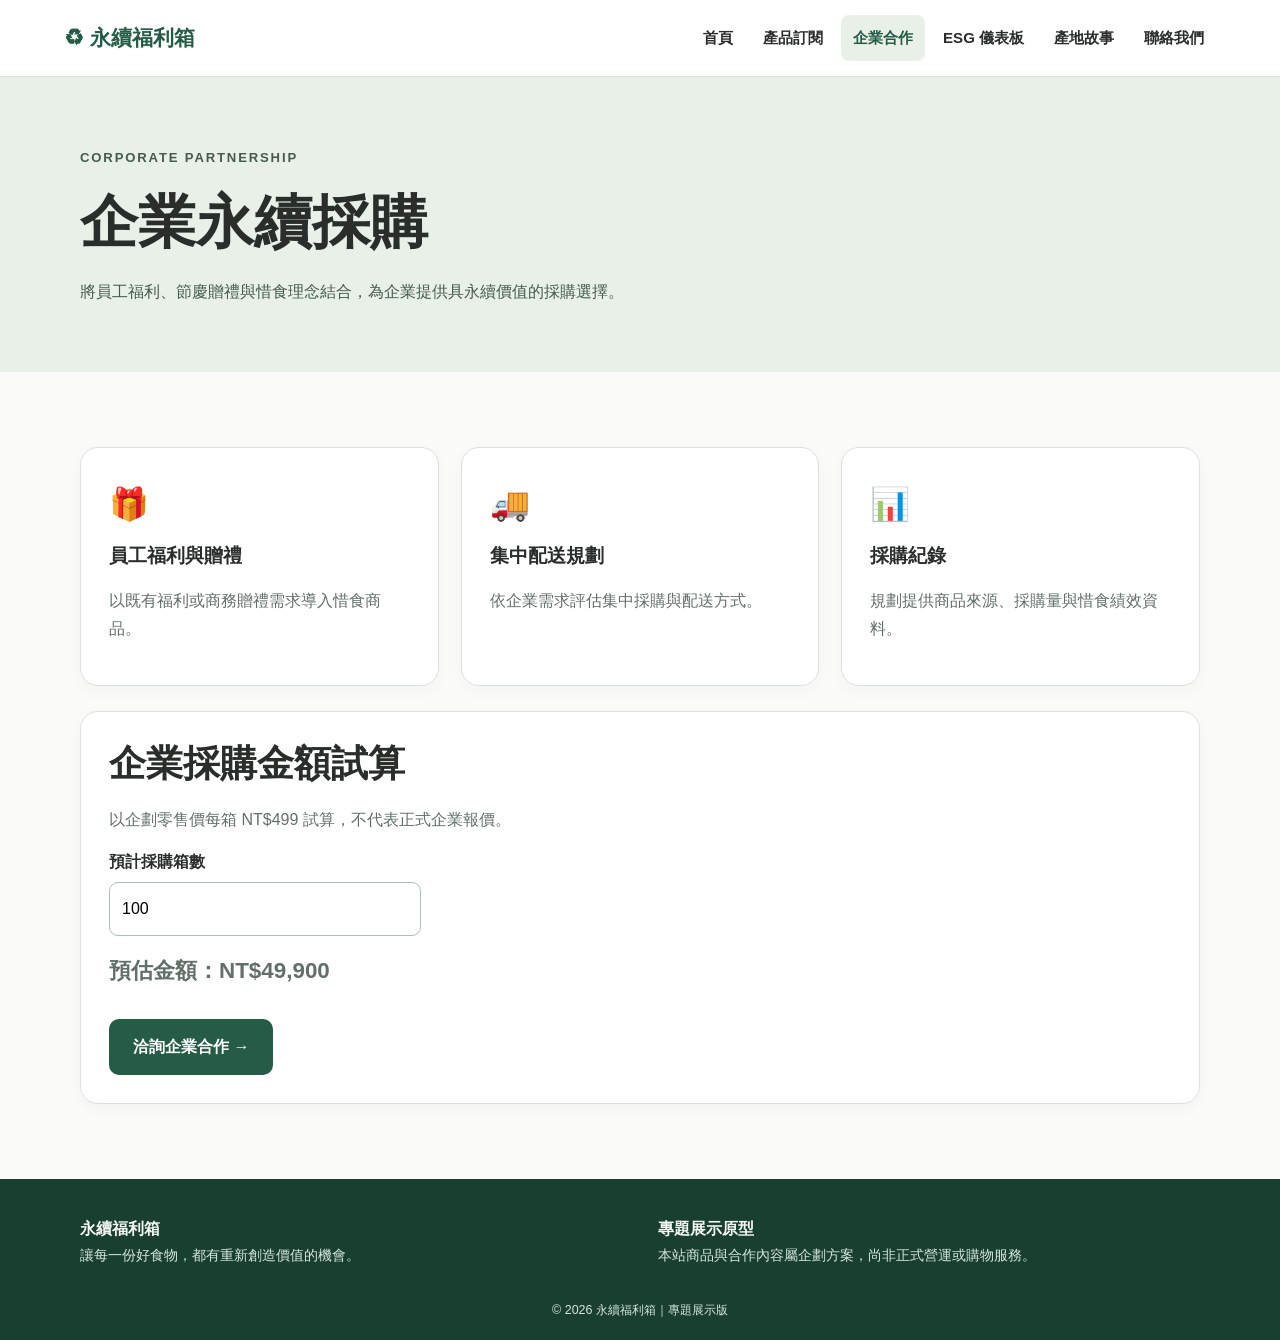
==== business.html @ d2e5bcc2 "Add files via upload" ====
<!doctype html>
<html lang="zh-Hant">
<head>
  <meta charset="UTF-8">
  <meta name="viewport" content="width=device-width, initial-scale=1.0">
  <meta name="description" content="永續福利箱：串聯在地農民、食品加工與消費者，探索惜食訂閱與企業永續採購。">
  <title>永續福利箱｜讓格外品成為永續美味</title>
  <link rel="stylesheet" href="style.css">
  <script src="script.js" defer></script>
</head>
<body>
  <a class="skip-link" href="#app">跳至主要內容</a>
  <header class="site-header">
    <div class="header-inner">
      <a class="brand" href="index.html" aria-label="永續福利箱首頁"><span class="brand-icon">♻</span> 永續福利箱</a>
      <button class="menu-toggle" type="button" aria-expanded="false" aria-controls="site-nav">☰ 選單</button>
      <nav id="site-nav" class="site-nav" aria-label="主要導覽">
        <a href="index.html">首頁</a>
        <a href="products.html">產品訂閱</a>
        <a href="business.html">企業合作</a>
        <a href="esg.html">ESG 儀表板</a>
        <a href="stories.html">產地故事</a>
        <a href="contact.html">聯絡我們</a>
      </nav>
    </div>
  </header>
  <main id="app" tabindex="-1"></main>
  <footer class="site-footer">
    <div class="container footer-content">
      <div><strong>永續福利箱</strong><p>讓每一份好食物，都有重新創造價值的機會。</p></div>
      <div><span class="footer-label">專題展示原型</span><p>本站商品與合作內容屬企劃方案，尚非正式營運或購物服務。</p></div>
    </div>
    <p class="copyright">© <span id="year"></span> 永續福利箱｜專題展示版</p>
  </footer>
</body>
</html>
---- style.css ----
:root { --green:#245c46; --light-green:#e9f0e8; --sage:#89a98c; --cream:#f6f3e8; --gold:#d7a45a; --ink:#292e2a; --muted:#637069; --white:#fff; --border:#dae3da; }
* { box-sizing:border-box; }
html { scroll-behavior:smooth; }
body { margin:0; color:var(--ink); background:#fbfcf9; font-family:"Noto Sans TC","Microsoft JhengHei",Arial,sans-serif; line-height:1.75; }
a { color:inherit; } button, input, select, textarea { font:inherit; }
.container { width:min(1120px, calc(100% - 40px)); margin-inline:auto; }
.skip-link { position:absolute; left:-9999px; top:10px; background:white; z-index:99; padding:8px; }
.skip-link:focus { left:10px; }
.site-header { position:sticky; top:0; z-index:20; background:rgba(255,255,255,.96); border-bottom:1px solid var(--border); }
.header-inner { max-width:1200px; min-height:76px; padding:0 24px; margin:auto; display:flex; align-items:center; justify-content:space-between; gap:16px; }
.brand { color:var(--green); font-size:1.3rem; font-weight:800; white-space:nowrap; text-decoration:none; }
.brand-icon { font-size:1.4rem; }
.site-nav { display:flex; flex-wrap:wrap; align-items:center; gap:6px; }
.site-nav a { padding:10px 12px; border-radius:8px; text-decoration:none; font-weight:600; font-size:.94rem; }
.site-nav a:hover,.site-nav a.active { color:var(--green); background:var(--light-green); }
.menu-toggle { display:none; background:var(--green); color:white; border:0; border-radius:8px; padding:8px 12px; cursor:pointer; }
.hero { background:linear-gradient(125deg,#e9f0e8,#f6f3e8); overflow:hidden; }
.hero-inner { display:grid; grid-template-columns:1.15fr .85fr; min-height:480px; align-items:center; gap:48px; padding-block:60px; }
.eyebrow { color:var(--green); letter-spacing:.14em; font-size:.82rem; font-weight:800; }
h1,h2,h3 { line-height:1.3; margin:0 0 18px; }
h1 { font-size:clamp(2.2rem,5vw,3.65rem); } h2 { font-size:clamp(1.65rem,3vw,2.3rem); } h3 { font-size:1.2rem; }
p { margin:0 0 14px; } .lead { color:#48594e; font-size:1.15rem; max-width:630px; }
.actions { display:flex; flex-wrap:wrap; gap:12px; margin-top:25px; }
.btn { display:inline-block; padding:12px 22px; border-radius:10px; text-decoration:none; font-weight:750; background:var(--green); color:white; border:2px solid var(--green); transition:transform .15s; }
.btn:hover { transform:translateY(-2px); } .btn.secondary { background:transparent; color:var(--green); }
.visual { background:var(--green); border-radius:36px; min-height:320px; display:grid; place-items:center; position:relative; text-align:center; padding:32px; box-shadow:0 22px 40px #245c4626; }
.visual .big-emoji { font-size:6rem; display:block; } .visual p { color:white; font-size:1.2rem; font-weight:800; }
.visual .small-tag { color:var(--green); background:#fff9e6; border-radius:100px; padding:8px 15px; font-weight:700; }
section.block { padding:75px 0; } section.tinted { background:var(--cream); }
.section-head { max-width:760px; margin:0 auto 34px; text-align:center; }
.section-head p { color:var(--muted); }
.grid { display:grid; grid-template-columns:repeat(3,minmax(0,1fr)); gap:22px; }
.card { background:var(--white); padding:28px; border:1px solid var(--border); border-radius:18px; box-shadow:0 5px 18px #233b270a; }
.card .icon { font-size:2rem; display:block; margin-bottom:12px; } .card p { color:var(--muted); }
.process { display:grid; grid-template-columns:repeat(4,1fr); gap:14px; }
.step { background:white; border:1px solid var(--border); border-radius:14px; padding:20px; text-align:center; }
.step .num { color:var(--green); font-size:.8rem; font-weight:800; }
.highlight { background:var(--green); color:white; border-radius:24px; padding:35px; display:flex; align-items:center; justify-content:space-between; gap:28px; }
.highlight p { color:#ebf2ec; } .highlight .btn { background:white; color:var(--green); border-color:white; }
.page-hero { background:var(--light-green); padding:70px 0 52px; } .page-hero p { max-width:750px; color:#455b4e; }
.price { color:var(--green); font-size:2.35rem; font-weight:850; }
.note { padding:15px 18px; background:#fff5d9; border-left:4px solid var(--gold); border-radius:8px; color:#66542d; margin:22px 0; }
.kpis { display:grid; grid-template-columns:repeat(4,1fr); gap:16px; }
.kpi { background:white; border:1px solid var(--border); border-radius:16px; padding:22px; }
.kpi strong { display:block; color:var(--green); font-size:2rem; line-height:1.5; }
.kpi span { color:var(--muted); font-size:.9rem; }
.form-grid { display:grid; grid-template-columns:1fr 1fr; gap:16px; max-width:640px; }
.field { display:flex; flex-direction:column; gap:6px; } .field label { font-weight:700; }
.field input,.field select { width:100%; border:1px solid #aebfb1; background:white; border-radius:9px; padding:12px; }
.result { font-size:1.4rem; font-weight:800; color:var(--green); padding:15px 0; }
.site-footer { background:#193f30; color:#f4f8f4; padding:36px 0 18px; }
.footer-content { display:flex; justify-content:space-between; gap:35px; } .footer-content>div { flex:1; }
.footer-content p { font-size:.9rem; color:#d5e8db; } .footer-label { font-weight:700; }
.copyright { text-align:center; color:#d5e8db; font-size:.78rem; margin:18px 0 0; }
@media (max-width:850px) { .header-inner { flex-wrap:wrap; padding:12px 20px; min-height:70px; } .menu-toggle { display:block; margin-left:auto; } .site-nav { display:none; width:100%; flex-direction:column; align-items:stretch; } .site-nav.open { display:flex; } .site-nav a { display:block; } .hero-inner { grid-template-columns:1fr; padding-block:48px; } .visual { min-height:260px; } .grid { grid-template-columns:repeat(2,1fr); } .process,.kpis { grid-template-columns:repeat(2,1fr); } }
@media (max-width:560px) { .container { width:min(100% - 30px,1120px); } .grid,.process,.kpis,.form-grid { grid-template-columns:1fr; } .highlight,.footer-content { flex-direction:column; align-items:flex-start; } .visual .big-emoji { font-size:4.5rem; } section.block { padding:50px 0; } }
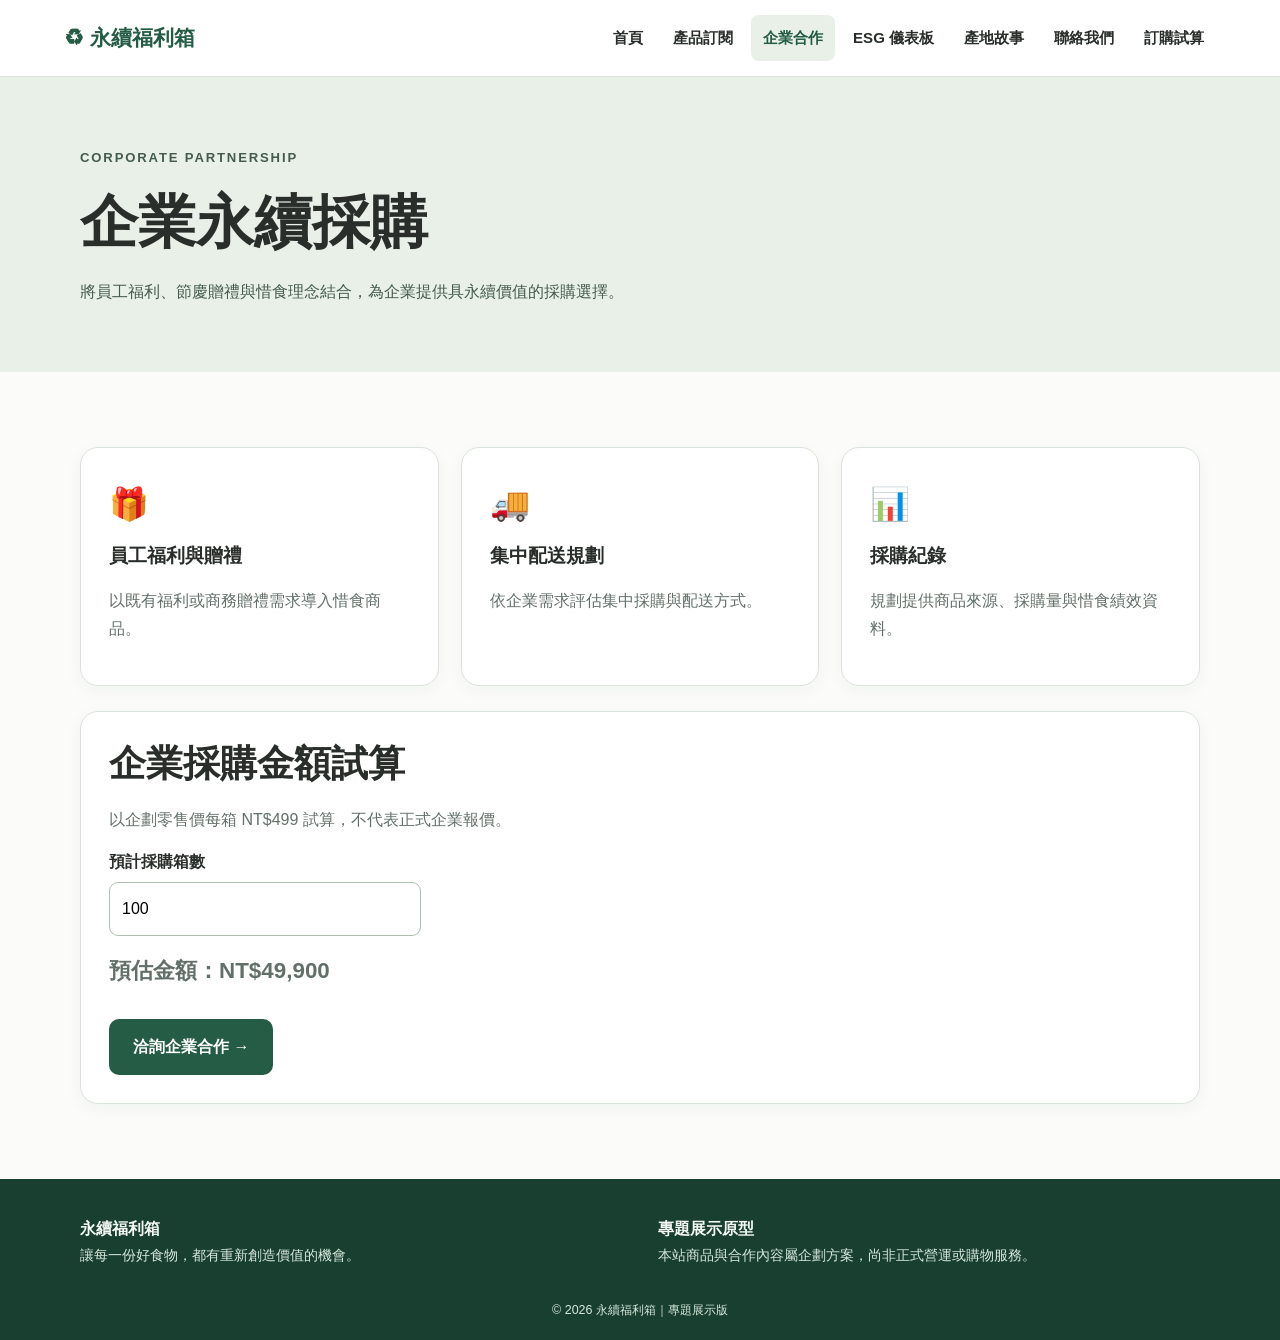
==== commit ec06b154: "Add files via upload" ====
--- a/business.html
+++ b/business.html
@@ -20,7 +20,7 @@
         <a href="business.html">企業合作</a>
         <a href="esg.html">ESG 儀表板</a>
         <a href="stories.html">產地故事</a>
-        <a href="contact.html">聯絡我們</a>
+        <a href="contact.html">聯絡我們</a><a href="order.html">訂購試算</a>
       </nav>
     </div>
   </header>
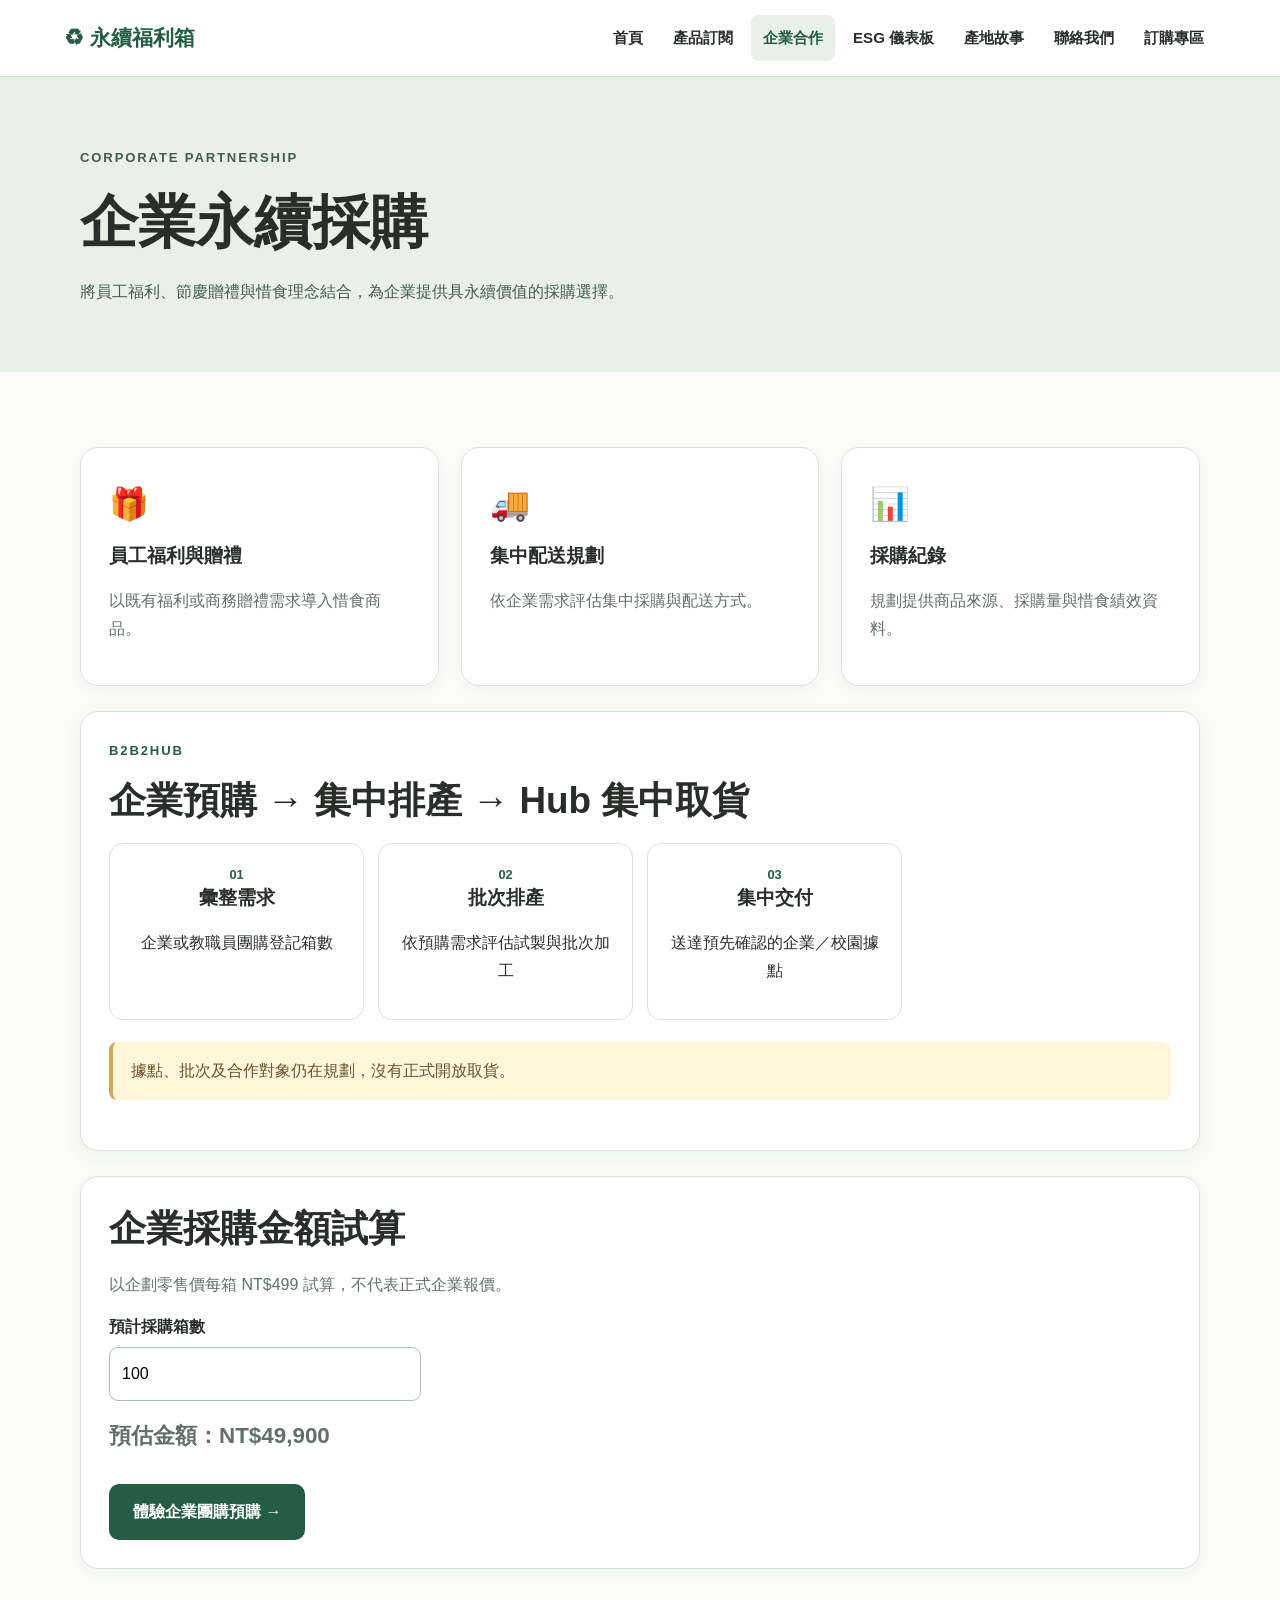
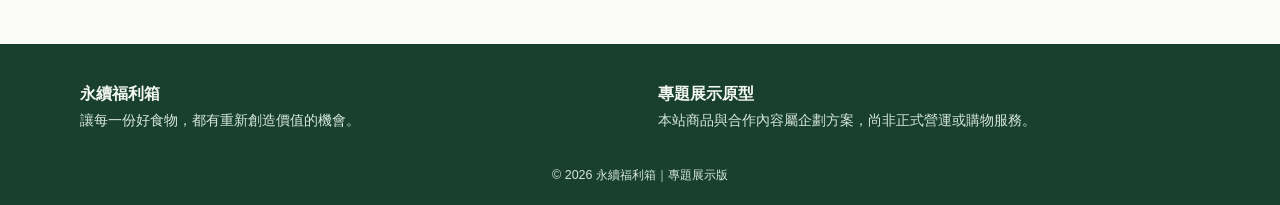
==== commit 7a4e2177: "Add files via upload" ====
--- a/business.html
+++ b/business.html
@@ -20,7 +20,7 @@
         <a href="business.html">企業合作</a>
         <a href="esg.html">ESG 儀表板</a>
         <a href="stories.html">產地故事</a>
-        <a href="contact.html">聯絡我們</a><a href="order.html">訂購試算</a>
+        <a href="contact.html">聯絡我們</a><a href="order.html">訂購專區</a>
       </nav>
     </div>
   </header>
--- a/style.css
+++ b/style.css
@@ -54,3 +54,6 @@
 .copyright { text-align:center; color:#d5e8db; font-size:.78rem; margin:18px 0 0; }
 @media (max-width:850px) { .header-inner { flex-wrap:wrap; padding:12px 20px; min-height:70px; } .menu-toggle { display:block; margin-left:auto; } .site-nav { display:none; width:100%; flex-direction:column; align-items:stretch; } .site-nav.open { display:flex; } .site-nav a { display:block; } .hero-inner { grid-template-columns:1fr; padding-block:48px; } .visual { min-height:260px; } .grid { grid-template-columns:repeat(2,1fr); } .process,.kpis { grid-template-columns:repeat(2,1fr); } }
 @media (max-width:560px) { .container { width:min(100% - 30px,1120px); } .grid,.process,.kpis,.form-grid { grid-template-columns:1fr; } .highlight,.footer-content { flex-direction:column; align-items:flex-start; } .visual .big-emoji { font-size:4.5rem; } section.block { padding:50px 0; } }
+
+/* V3 專題展示擴充 */
+.demo-panel{background:#fff;border:1px solid var(--border);border-radius:18px;padding:28px;margin:22px 0;box-shadow:0 6px 22px #183b2010}.demo-head{display:flex;align-items:center;justify-content:space-between;gap:12px;flex-wrap:wrap}.demo-head h2{margin:0}.pill{font-size:.8rem;background:#fff1c9;color:#684b10;border-radius:30px;padding:7px 12px}.progress-value{font-size:1.6rem;margin:18px 0 9px}.progress-value strong{font-size:2rem;color:var(--green)}.progress-track,.bar-track{background:#e6eee8;border-radius:22px;overflow:hidden;height:14px}.progress-fill,.bar{height:100%;background:#408866;border-radius:22px}.demo-panel input[type=range]{width:100%;accent-color:#245c46;cursor:pointer;margin:10px 0}.bars{display:grid;gap:16px;margin:24px 0}.bar-row{display:grid;grid-template-columns:170px minmax(80px,1fr) 100px;align-items:center;gap:14px}.bar-row strong{font-size:.9rem;text-align:right}.trace-grid{display:grid;grid-template-columns:repeat(2,minmax(0,1fr));gap:12px}.trace-grid>div{background:#f1f6f1;padding:13px;border-radius:10px}.trace-grid span{display:block;color:var(--muted);font-size:.85rem}.trace-grid strong{display:block;margin-top:6px}.demo-label{display:inline-block;background:#fff1c9;color:#60440c;padding:5px 9px;border-radius:20px;font-size:.8rem}@media(max-width:650px){.demo-panel{padding:18px}.bar-row{grid-template-columns:1fr;gap:6px}.bar-row strong{text-align:left}.trace-grid{grid-template-columns:1fr}}
